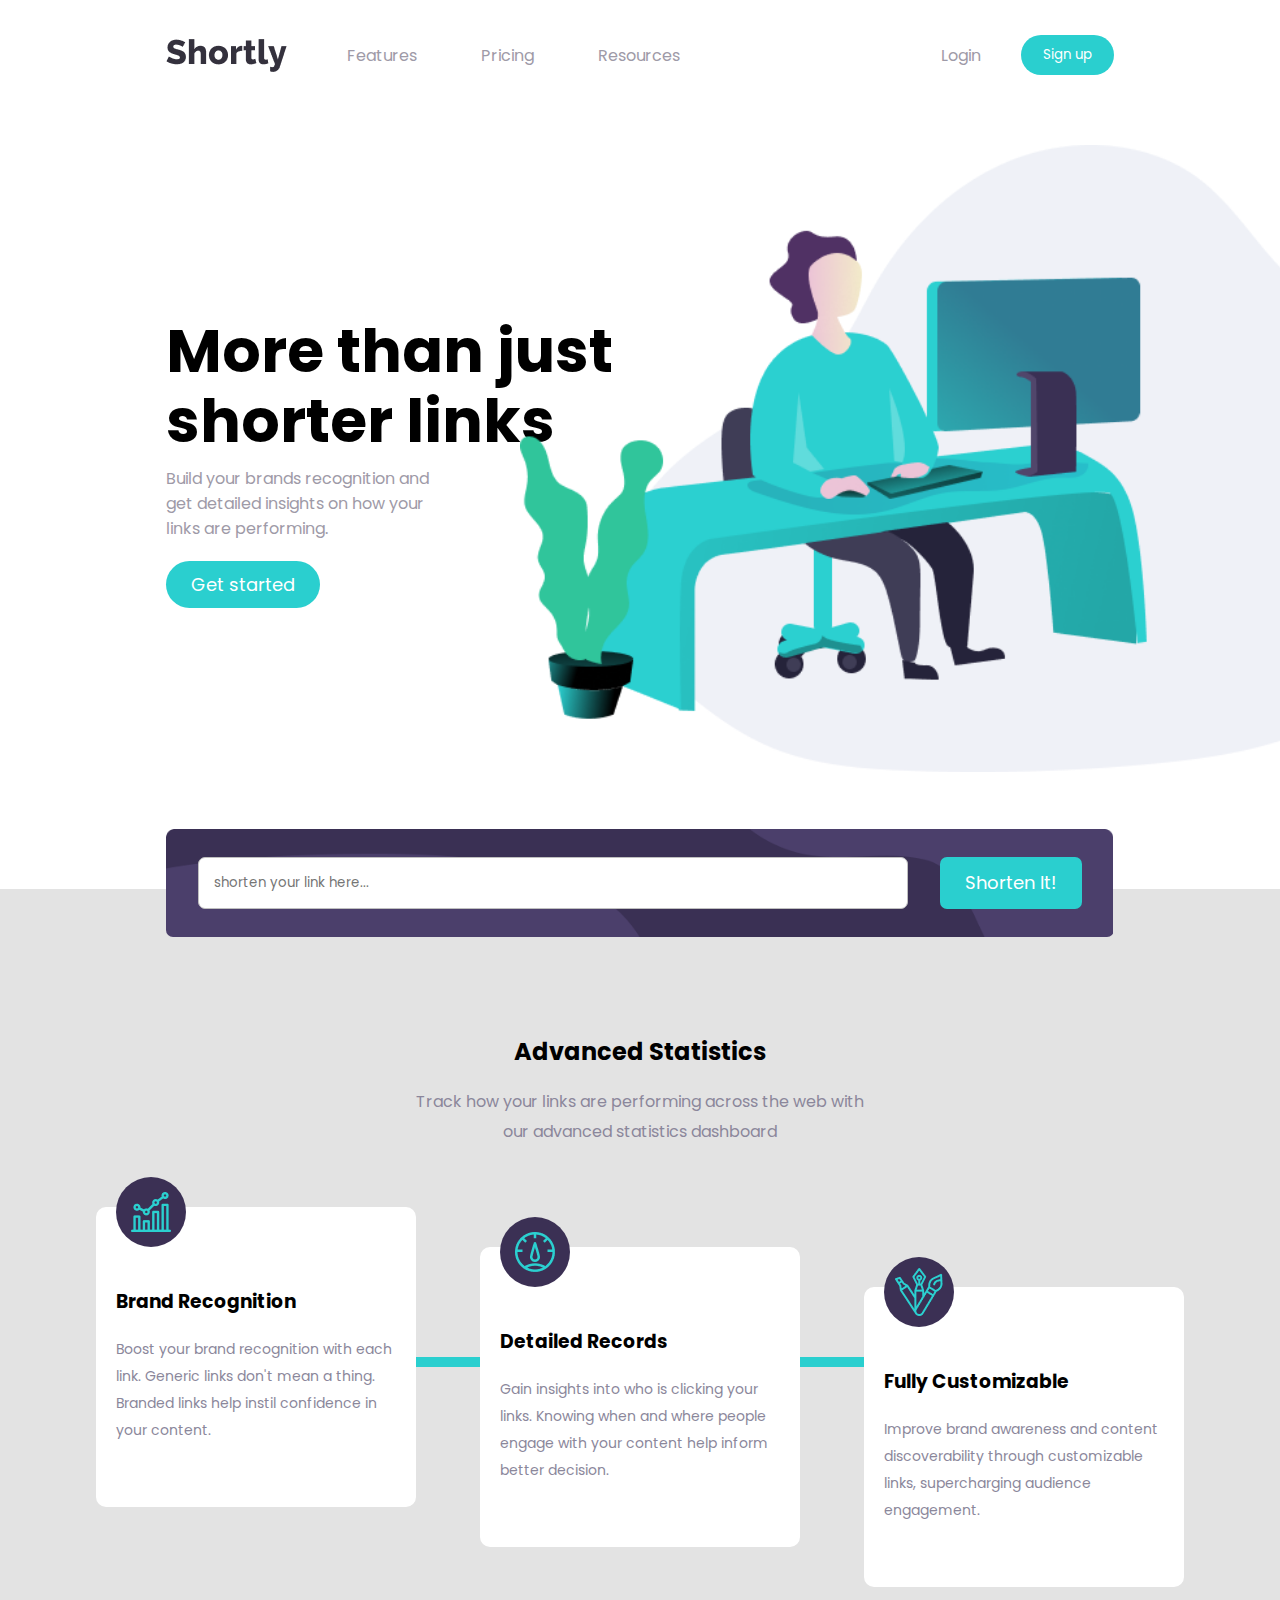
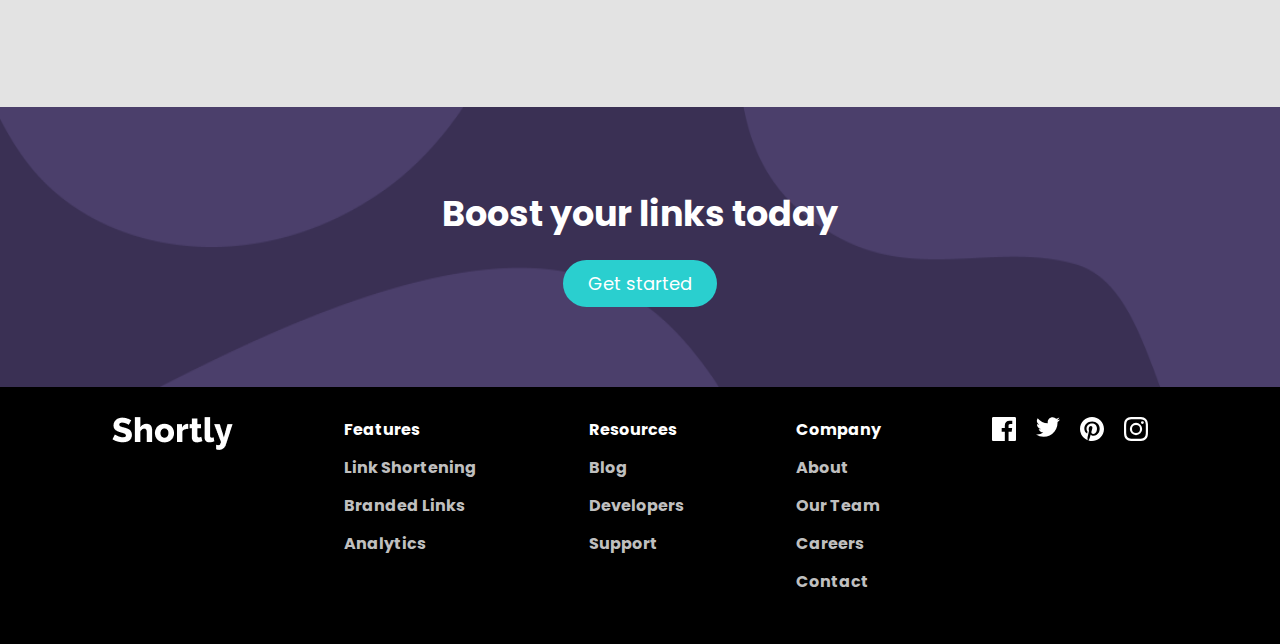
==== index.html @ 10121a7a "updates" ====
<!DOCTYPE html>
<html lang="en">
  <head>
    <meta charset="UTF-8" />
    <meta name="viewport" content="width=device-width, initial-scale=1.0" />
    <!-- displays site properly based on user's device -->

    <link
      rel="icon"
      type="images/png"
      sizes="32x32"
      href="../images/favicon-32x32.png"
    />

    <link rel="stylesheet" href="./src/styles.css" />
    <link rel="preconnect" href="https://fonts.googleapis.com" />
    <link rel="preconnect" href="https://fonts.gstatic.com" crossorigin />
    <link
      href="https://fonts.googleapis.com/css2?family=Poppins:wght@500;700&display=swap"
      rel="stylesheet"
    />
    <title>Frontend Mentor | Shortly URL shortening API Challenge</title>

    <!-- Feel free to remove these styles or customise in your own stylesheet 👍 -->
    <style>
      .attribution {
        font-size: 11px;
        text-align: center;
      }
      .attribution a {
        color: hsl(228, 45%, 44%);
      }
    </style>
  </head>
  <body>
    <div class="main-div">
      <!-- Nav bar -->
      <nav>
        <div class="logo-list">
          <img src="./images/Shortly.png" alt="Shortly_logo" />
          <ul class="page-links">
            <li><a href="#">Features</a></li>
            <li><a href="#">Pricing</a></li>
            <li><a href="#">Resources</a></li>
          </ul>
        </div>
        <div class="sign-up">
          <a href="#">Login</a>
          <button type="button" title="sign up">Sign up</button>
        </div>
      </nav>

      <main>
        <!-- Intro section Hero section -->
        <section class="hero-section">
          <div class="write-up">
            <h1>More than just shorter links</h1>
            <p>
              Build your brands recognition and get detailed insights on how
              your links are performing.
            </p>
            <button type="button" title="get started">Get started</button>
          </div>
          <div>
            <img
              src="./images/working_with_computer.png"
              alt="working_with_computer"
              class="desk-guy"
            />
          </div>
        </section>

        <!-- Shorten link section -->
        <section class="shorten-link">
          <div class="url-input">
            <form action="#" class="input-form">
              <input
                type="url"
                placeholder="shorten your link here..."
                class="input"
              />
              <input type="submit" value="Shorten It!" class="submit" />
            </form>
          </div>

          <!-- Advanced statistics section -->
          <div class="stats">
            <!-- Use javaScript to add the links that have being shortened here -->
            <div></div>

            <div class="stats-write-up">
              <h2>Advanced Statistics</h2>
              <p>
                Track how your links are performing across the web with our
                advanced statistics dashboard
              </p>
            </div>

            <hr />

            <div class="Cards-container">
              <!-- display card for brand recognition -->
              <article class="tag-cards">
                <div class="article-image">
                  <img
                    src="./images/Brand_recognition.png"
                    alt="Brand_recognition"
                  />
                </div>
                <h3>Brand Recognition</h3>
                <p>
                  Boost your brand recognition with each link. Generic links
                  don't mean a thing. Branded links help instil confidence in
                  your content.
                </p>
              </article>

              <!-- display card for detailed records -->
              <article class="tag-cards card2">
                <div class="article-image">
                  <img
                    src="./images/detailed_records.png"
                    alt="detailed_records"
                  />
                </div>

                <h3>Detailed Records</h3>
                <p>
                  Gain insights into who is clicking your links. Knowing when
                  and where people engage with your content help inform better
                  decision.
                </p>
              </article>

              <!-- display card for fully customizable -->
              <article class="tag-cards card3">
                <div class="article-image">
                  <img
                    src="./images/fully_customizable.png"
                    alt="fully_customizable"
                  />
                </div>

                <h3>Fully Customizable</h3>
                <p>
                  Improve brand awareness and content discoverability through
                  customizable links, supercharging audience engagement.
                </p>
              </article>
            </div>
          </div>
        </section>
      </main>

      <!-- footer from boost links -->
      <footer>
        <div class="first-footer">
          <h2>Boost your links today</h2>
          <button type="button" title="get started">Get started</button>
        </div>

        <!-- Second part of the footer -->
        <div class="second-footer">
          <!-- Sites Logo (shortly) -->
          <div>
            <img src="./images/Shortly_white.png" alt="Shortly_logo" />
          </div>
          <div class="footer-features">
            <a href="#">Features</a>
            <ul>
              <a href="#"><li>Link Shortening</li></a>
              <a href="#"><li>Branded Links</li></a>
              <a href="#"><li>Analytics</li></a>
            </ul>
          </div>
          <div class="footer-features">
            <a href="#">Resources</a>
            <ul>
              <a href="#"><li>Blog</li></a>
              <a href="#"><li>Developers</li></a>
              <a href="#"><li>Support</li></a>
            </ul>
          </div>
          <div class="footer-features">
            <a href="#">Company</a>
            <ul>
              <a href="#"><li>About</li></a>
              <a href="#"><li>Our Team</li></a>
              <a href="#"><li>Careers</li></a>
              <a href="#"><li>Contact</li></a>
            </ul>
          </div>

          <!-- Social media links -->
          <div>
            <ul class="social-media-links">
              <!-- Facebook -->
              <a href="#">
                <li>
                  <svg
                    xmlns="http://www.w3.org/2000/svg"
                    width="24"
                    height="24"
                  >
                    <path
                      fill="#FFF"
                      d="M22.675 0H1.325C.593 0 0 .593 0 1.325v21.351C0 23.407.593 24 1.325 24H12.82v-9.294H9.692v-3.622h3.128V8.413c0-3.1 1.893-4.788 4.659-4.788 1.325 0 2.463.099 2.795.143v3.24l-1.918.001c-1.504 0-1.795.715-1.795 1.763v2.313h3.587l-.467 3.622h-3.12V24h6.116c.73 0 1.323-.593 1.323-1.325V1.325C24 .593 23.407 0 22.675 0z"
                    />
                  </svg>
                </li>
              </a>

              <!-- Twitter -->
              <a href="#">
                <li>
                  <svg
                    xmlns="http://www.w3.org/2000/svg"
                    width="24"
                    height="20"
                  >
                    <path
                      fill="#FFF"
                      d="M24 2.557a9.83 9.83 0 01-2.828.775A4.932 4.932 0 0023.337.608a9.864 9.864 0 01-3.127 1.195A4.916 4.916 0 0016.616.248c-3.179 0-5.515 2.966-4.797 6.045A13.978 13.978 0 011.671 1.149a4.93 4.93 0 001.523 6.574 4.903 4.903 0 01-2.229-.616c-.054 2.281 1.581 4.415 3.949 4.89a4.935 4.935 0 01-2.224.084 4.928 4.928 0 004.6 3.419A9.9 9.9 0 010 17.54a13.94 13.94 0 007.548 2.212c9.142 0 14.307-7.721 13.995-14.646A10.025 10.025 0 0024 2.557z"
                    />
                  </svg>
                </li>
              </a>

              <!-- Pinterest -->
              <a href="#">
                <li>
                  <svg
                    xmlns="http://www.w3.org/2000/svg"
                    width="24"
                    height="24"
                  >
                    <path
                      fill="#FFF"
                      d="M12 0C5.373 0 0 5.372 0 12c0 5.084 3.163 9.426 7.627 11.174-.105-.949-.2-2.405.042-3.441.218-.937 1.407-5.965 1.407-5.965s-.359-.719-.359-1.782c0-1.668.967-2.914 2.171-2.914 1.023 0 1.518.769 1.518 1.69 0 1.029-.655 2.568-.994 3.995-.283 1.194.599 2.169 1.777 2.169 2.133 0 3.772-2.249 3.772-5.495 0-2.873-2.064-4.882-5.012-4.882-3.414 0-5.418 2.561-5.418 5.207 0 1.031.397 2.138.893 2.738a.36.36 0 01.083.345l-.333 1.36c-.053.22-.174.267-.402.161-1.499-.698-2.436-2.889-2.436-4.649 0-3.785 2.75-7.262 7.929-7.262 4.163 0 7.398 2.967 7.398 6.931 0 4.136-2.607 7.464-6.227 7.464-1.216 0-2.359-.631-2.75-1.378l-.748 2.853c-.271 1.043-1.002 2.35-1.492 3.146C9.57 23.812 10.763 24 12 24c6.627 0 12-5.373 12-12 0-6.628-5.373-12-12-12z"
                    />
                  </svg>
                </li>
              </a>

              <!-- Instagram -->
              <a href="#">
                <li>
                  <svg
                    xmlns="http://www.w3.org/2000/svg"
                    width="24"
                    height="24"
                  >
                    <path
                      fill="#FFF"
                      d="M12 2.163c3.204 0 3.584.012 4.85.07 3.252.148 4.771 1.691 4.919 4.919.058 1.265.069 1.645.069 4.849 0 3.205-.012 3.584-.069 4.849-.149 3.225-1.664 4.771-4.919 4.919-1.266.058-1.644.07-4.85.07-3.204 0-3.584-.012-4.849-.07-3.26-.149-4.771-1.699-4.919-4.92-.058-1.265-.07-1.644-.07-4.849 0-3.204.013-3.583.07-4.849.149-3.227 1.664-4.771 4.919-4.919 1.266-.057 1.645-.069 4.849-.069zM12 0C8.741 0 8.333.014 7.053.072 2.695.272.273 2.69.073 7.052.014 8.333 0 8.741 0 12c0 3.259.014 3.668.072 4.948.2 4.358 2.618 6.78 6.98 6.98C8.333 23.986 8.741 24 12 24c3.259 0 3.668-.014 4.948-.072 4.354-.2 6.782-2.618 6.979-6.98.059-1.28.073-1.689.073-4.948 0-3.259-.014-3.667-.072-4.947-.196-4.354-2.617-6.78-6.979-6.98C15.668.014 15.259 0 12 0zm0 5.838a6.162 6.162 0 100 12.324 6.162 6.162 0 000-12.324zM12 16a4 4 0 110-8 4 4 0 010 8zm6.406-11.845a1.44 1.44 0 100 2.881 1.44 1.44 0 000-2.881z"
                    />
                  </svg>
                </li>
              </a>
            </ul>
          </div>
        </div>
      </footer>
    </div>
    <script src="src/script.js"></script>
  </body>
</html>
---- src/styles.css ----
* {
  margin: 0;
  padding: 0;
  box-sizing: border-box;
  font-family: "Poppins", sans-serif;
}
:root {
  --Cyan: hsl(180, 66%, 49%);
  --Cyanhover: hsl(180, 75%, 60%);
  --DarkViolet: hsl(257, 27%, 26%);
  --Red: hsl(0, 87%, 67%);
  --Gray: hsl(0, 0%, 75%);
  --GrayishViolet: hsl(257, 7%, 63%);
  --VeryDarkBlue: hsl(255, 11%, 22%);
  --VeryDarkViolet: hsl(260, 8%, 14%);
}
/* Nav bar styles */
nav {
  display: flex;
  justify-content: space-between;
  margin-top: 35px;
  padding-left: 13%;
  padding-right: 13%;
}
.logo-list {
  display: flex;
  justify-content: center;
  align-items: center;
}
.logo-list li a {
  margin-left: 30px;
  color: var(--GrayishViolet);
  text-decoration: none;
  transition: 0.5s;
}

.logo-list li {
  display: inline;
  margin-left: 30px;
}
.page-links li a:hover,
.sign-up a:hover {
  color: black;
}
.sign-up {
  display: flex;
  justify-content: center;
  align-items: center;
}
.sign-up a {
  margin-right: 40px;
  text-decoration: none;
  color: var(--GrayishViolet);
  transition: color 0.5s;
}
.sign-up button {
  padding: 10px 22px 10px 22px;
  border: none;
  border-radius: 20px;
  background-color: var(--Cyan);
  color: white;
  transition: 0.5s;
  transition-timing-function: ease-in-out;
}

/* Main section styles */
main {
  margin-top: 70px;
}
.write-up {
  align-self: center;
  margin-left: 13%;
  width: 35%;
}
.write-up h1 {
  font-weight: bolder;
  font-size: 60px;
  line-height: 70px;
  margin-bottom: 10px;
}
.write-up p {
  color: var(--GrayishViolet);
  margin-bottom: 20px;
  font-size: 16px;
  width: 65%;
}
.write-up button,
.first-footer button {
  padding: 10px 25px 10px 25px;
  border: none;
  border-radius: 25px;
  font-size: 18px;
  background-color: var(--Cyan);
  color: white;
  transition: 0.5s;
  transition-timing-function: ease-in-out;
}
.write-up button:hover,
.first-footer button:hover,
.submit:hover,
.sign-up button:hover {
  background-color: var(--Cyanhover);
  cursor: pointer;
}
.hero-section {
  display: flex;
  justify-content: space-between;
  margin-bottom: 110px;
}
.desk-guy {
  width: 130%;
  position: relative;
  right: 150px;
}
.shorten-link {
  background-color: #e3e3e3;
  display: flex;
  flex-direction: column;
  justify-content: center;
  align-items: center;
}
.url-input {
  background-image: url(../images/background2.png);
  background-repeat: no-repeat;
  background-size: 100%;
  padding-top: 2.2%;
  padding-bottom: 2.2%;
  width: 74%;
  margin-top: -60px;
  border-radius: 7px;
  display: flex;
  justify-content: center;
  align-items: center;
  position: relative;
}
.input-form {
  width: 100%;
  display: flex;
  flex-direction: row;
  justify-content: space-evenly;
}
.input {
  width: 75%;
  padding: 15px 0px 15px 0px;
  border: 1px solid var(--Gray);
  outline: none;
  border-radius: 7px;
  text-indent: 15px;
}
.input:focus {
  outline: none;
  border: 1px solid var(--Cyan);
}
.submit {
  background-color: var(--Cyan);
  border: none;
  padding: 10px 25px 10px 25px;
  border-radius: 7px;
  color: white;
  font-size: 18px;
  transition: 0.5s;
  width: 15%;
}
.stats {
  display: flex;
  flex-direction: column;
  margin-top: 100px;
  width: 100%;
  padding-bottom: 70px;
}
.stats-write-up {
  text-align: center;
  width: 450px;
  line-height: 30px;
  align-self: center;
}
.stats-write-up h2 {
  font-weight: 700;
  padding-bottom: 20px;
}
.stats-write-up p {
  color: hsl(252, 9%, 57%);
}
.Cards-container {
  display: flex;
  justify-content: space-evenly;
  margin-top: 50px;
  margin-bottom: 50px;
  padding-left: 2.5%;
  padding-right: 2.5%;
}
.tag-cards {
  width: 320px;
  padding: 40px 20px 30px 20px;
  background-color: white;
  border-radius: 10px;
  height: 300px;
  z-index: 1;
}
.tag-cards h3 {
  margin-bottom: 20px;
}
.tag-cards p {
  color: hsl(252, 9%, 57%);
  font-size: 14px;
  line-height: 27px;
}
.card2 {
  margin-top: 40px;
}
.card3 {
  margin-top: 80px;
}
hr {
  height: 10px;
  width: 40%;
  margin: auto;
  position: relative;
  top: 210px;
  border: none;
  background-color: var(--Cyan);
}
.article-image {
  background-color: var(--DarkViolet);
  margin-top: -70px;
  margin-bottom: 40px;
  width: 70px;
  height: 70px;
  border-radius: 50%;
  display: flex;
  justify-content: center;
  align-items: center;
}

/* Footer styles */
.first-footer {
  background-image: url(../images/background.png);
  background-repeat: no-repeat;
  background-size: 100% 100%;
  padding: 80px;
  display: flex;
  justify-content: center;
  align-items: center;
  flex-direction: column;
}
.first-footer h2 {
  color: white;
  font-size: 35px;
  margin-bottom: 20px;
}
.second-footer {
  background-color: black;
  color: white;
  display: flex;
  justify-content: space-evenly;
  padding-top: 30px;
  padding-bottom: 50px;
}
.footer-features a {
  margin-bottom: 20px;
  font-weight: 700;
  text-decoration: none;
  color: #fff;
  transition: 0.5s;
}
.footer-features ul li {
  list-style: none;
  color: var(--Gray);
  margin-top: 13px;
  transition: 0.5s;
}
.footer-features ul li:hover,
.footer-features a:hover {
  color: var(--Cyan);
}
.social-media-links {
  display: flex;
}
.social-media-links li {
  list-style: none;
  margin-right: 20px;
}
.social-media-links li svg :hover {
  fill: var(--Cyan);
}
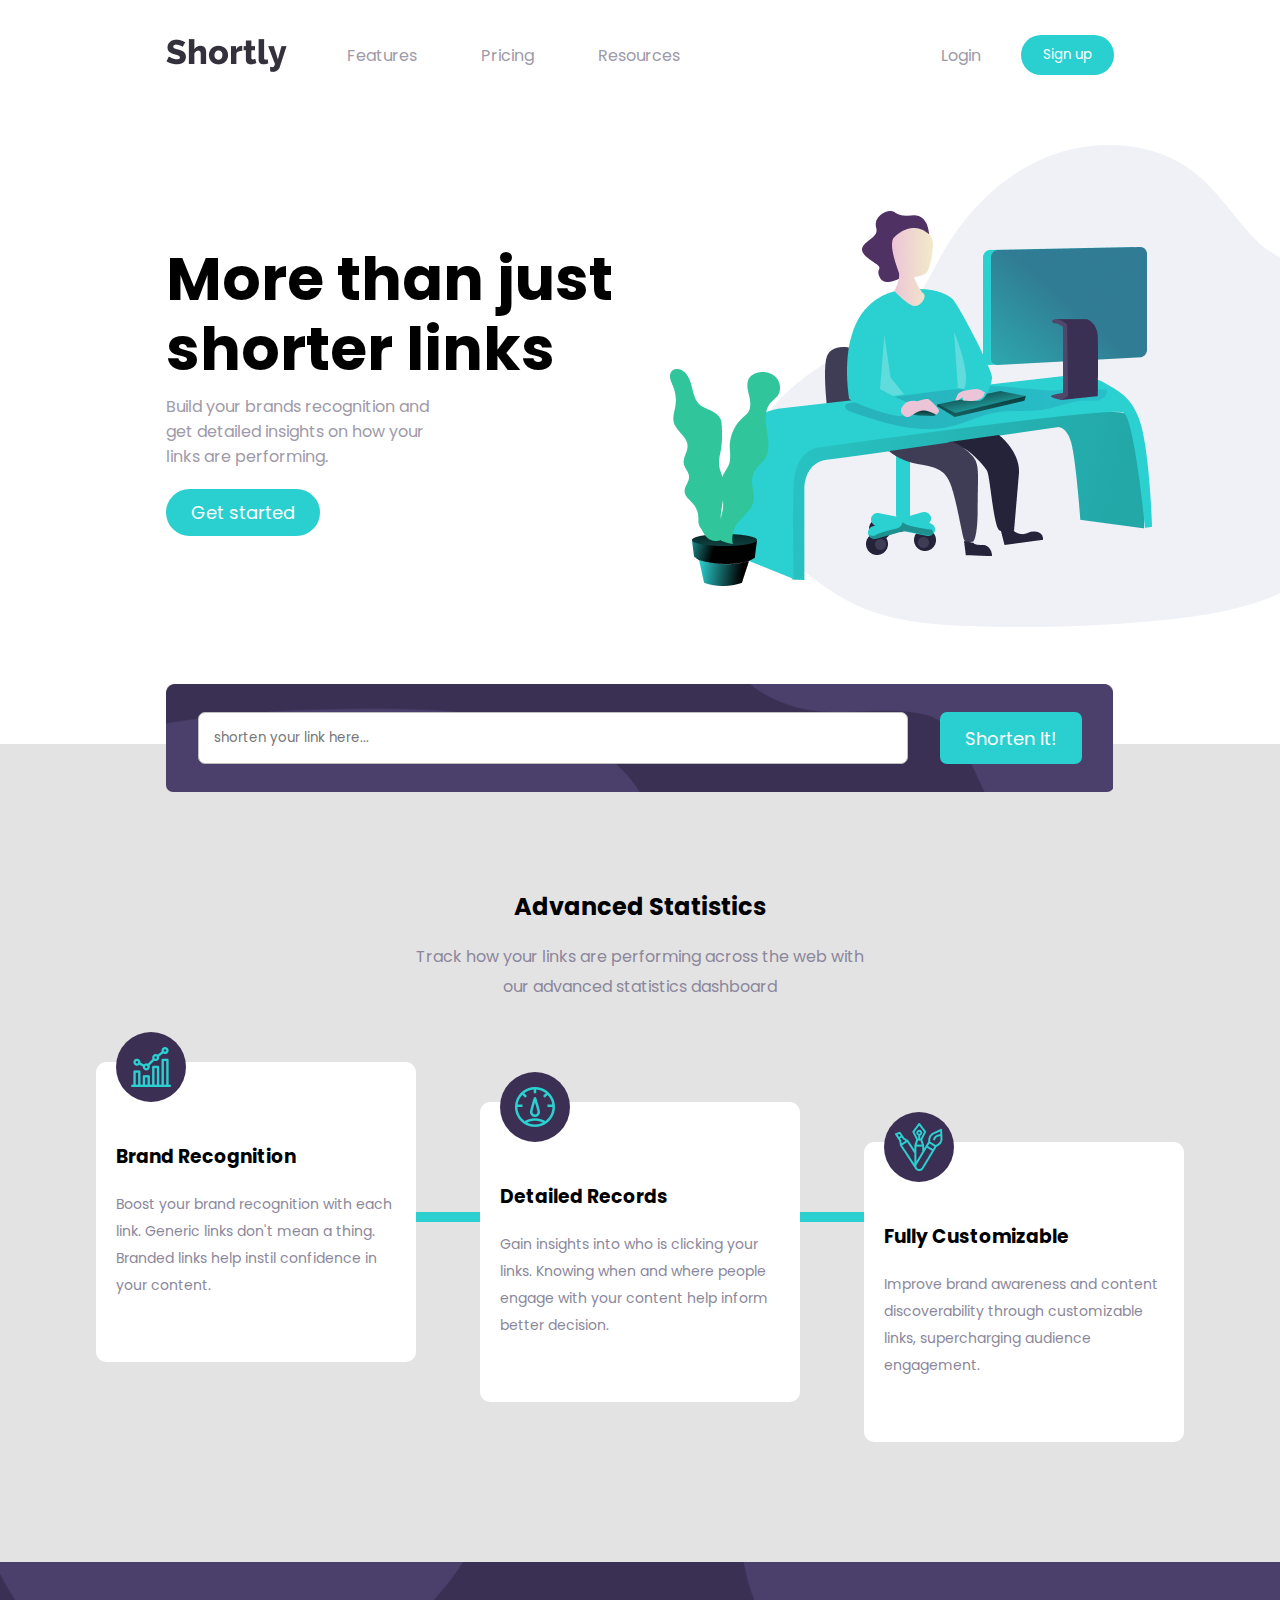
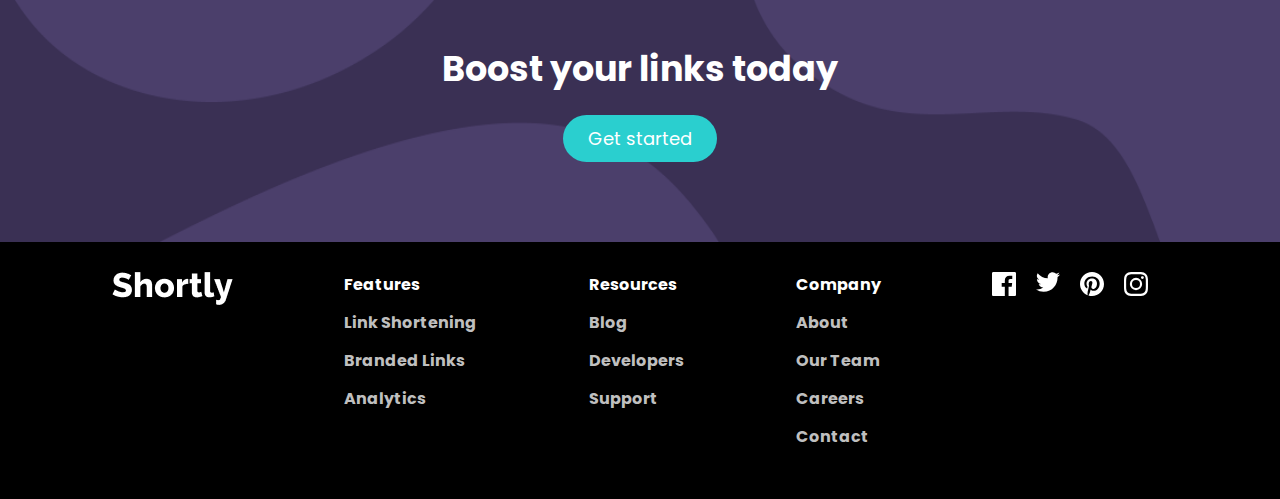
==== commit 9eb0bddf: "full screen desktop" ====
--- a/index.html
+++ b/index.html
@@ -35,20 +35,22 @@
   <body>
     <div class="main-div">
       <!-- Nav bar -->
-      <nav>
-        <div class="logo-list">
-          <img src="./images/Shortly.png" alt="Shortly_logo" />
-          <ul class="page-links">
-            <li><a href="#">Features</a></li>
-            <li><a href="#">Pricing</a></li>
-            <li><a href="#">Resources</a></li>
-          </ul>
-        </div>
-        <div class="sign-up">
-          <a href="#">Login</a>
-          <button type="button" title="sign up">Sign up</button>
-        </div>
-      </nav>
+      <header>
+        <nav>
+          <div class="logo-list">
+            <img src="./images/Shortly.png" alt="Shortly_logo" />
+            <ul class="page-links">
+              <li><a href="#">Features</a></li>
+              <li><a href="#">Pricing</a></li>
+              <li><a href="#">Resources</a></li>
+            </ul>
+          </div>
+          <div class="sign-up">
+            <a href="#">Login</a>
+            <button type="button" title="sign up">Sign up</button>
+          </div>
+        </nav>
+      </header>
 
       <main>
         <!-- Intro section Hero section -->
@@ -61,12 +63,8 @@
             </p>
             <button type="button" title="get started">Get started</button>
           </div>
-          <div>
-            <img
-              src="./images/working_with_computer.png"
-              alt="working_with_computer"
-              class="desk-guy"
-            />
+          <div class="desk-guy">
+            <img src="images/working_with_computer.png" alt="" />
           </div>
         </section>
 
--- a/src/styles.css
+++ b/src/styles.css
@@ -107,11 +107,6 @@
   justify-content: space-between;
   margin-bottom: 110px;
 }
-.desk-guy {
-  width: 130%;
-  position: relative;
-  right: 150px;
-}
 .shorten-link {
   background-color: #e3e3e3;
   display: flex;
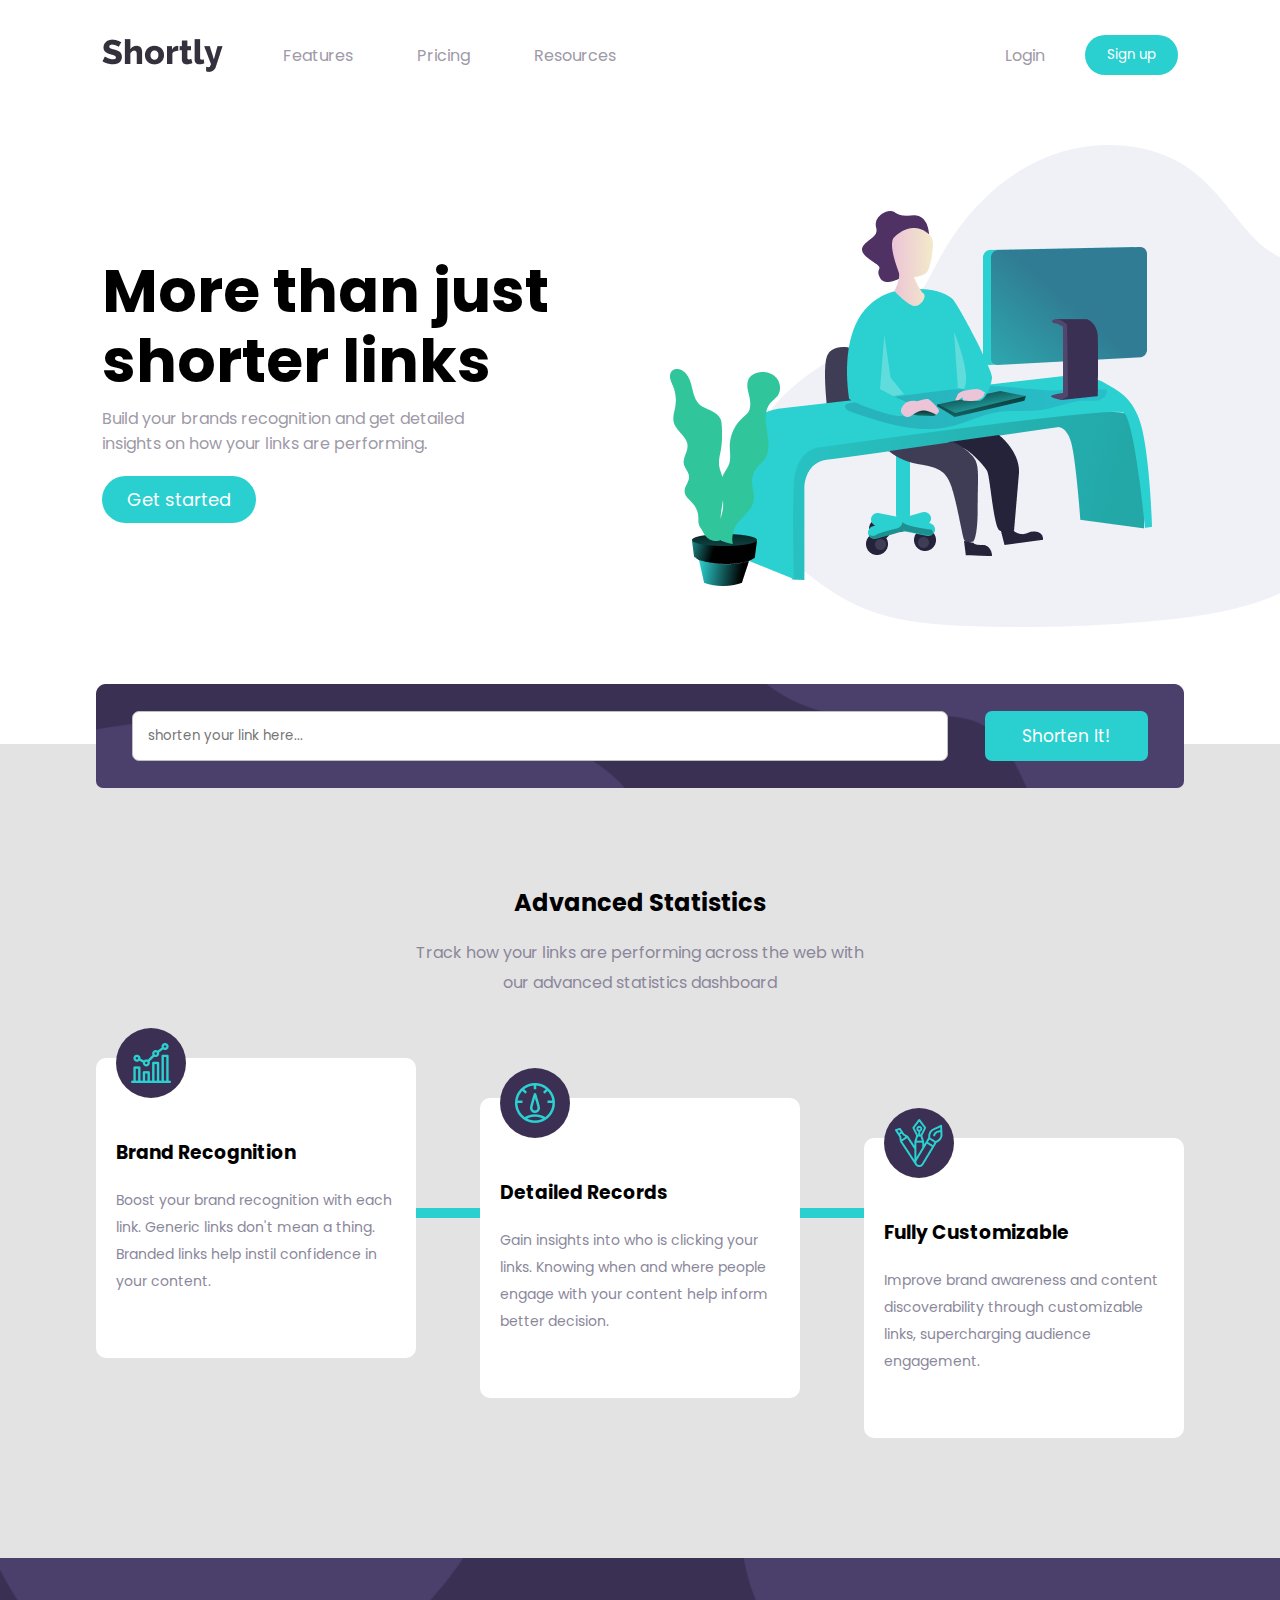
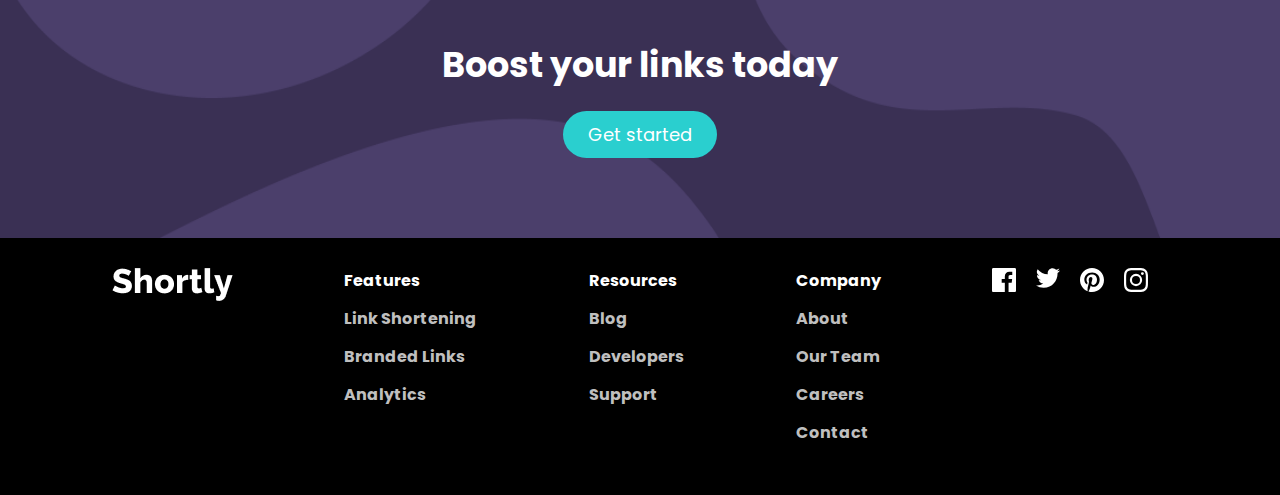
==== commit 04239581: "smaller laptop screen size media querry" ====
--- a/index.html
+++ b/index.html
@@ -64,27 +64,27 @@
             <button type="button" title="get started">Get started</button>
           </div>
           <div class="desk-guy">
-            <img src="images/working_with_computer.png" alt="" />
+            <img src="images/working_with_computer.png" alt="woking man" />
           </div>
         </section>
 
         <!-- Shorten link section -->
         <section class="shorten-link">
           <div class="url-input">
-            <form action="#" class="input-form">
+            <form class="input-form">
               <input
-                type="url"
+                type="text"
                 placeholder="shorten your link here..."
                 class="input"
               />
-              <input type="submit" value="Shorten It!" class="submit" />
+              <button type="submit" class="submit">Shorten It!</button>
             </form>
           </div>
 
           <!-- Advanced statistics section -->
           <div class="stats">
             <!-- Use javaScript to add the links that have being shortened here -->
-            <div></div>
+            <div class="links_shortened"></div>
 
             <div class="stats-write-up">
               <h2>Advanced Statistics</h2>
--- a/src/styles.css
+++ b/src/styles.css
@@ -278,3 +278,30 @@
 .social-media-links li svg :hover {
   fill: var(--Cyan);
 }
+@media screen and (max-width: 1282px) {
+  nav {
+    padding-left: 8%;
+    padding-right: 8%;
+  }
+  .write-up {
+    margin-left: 8%;
+  }
+  .write-up p {
+    width: 90%;
+  }
+
+  .url-input {
+    padding-top: 2.1%;
+    padding-bottom: 2.1%;
+    width: 85%;
+  }
+
+  .input {
+    padding: 11px 0px 11px 0px;
+  }
+
+  .submit {
+    padding: 12px 25px 12px 25px;
+    font-size: 17px;
+  }
+}
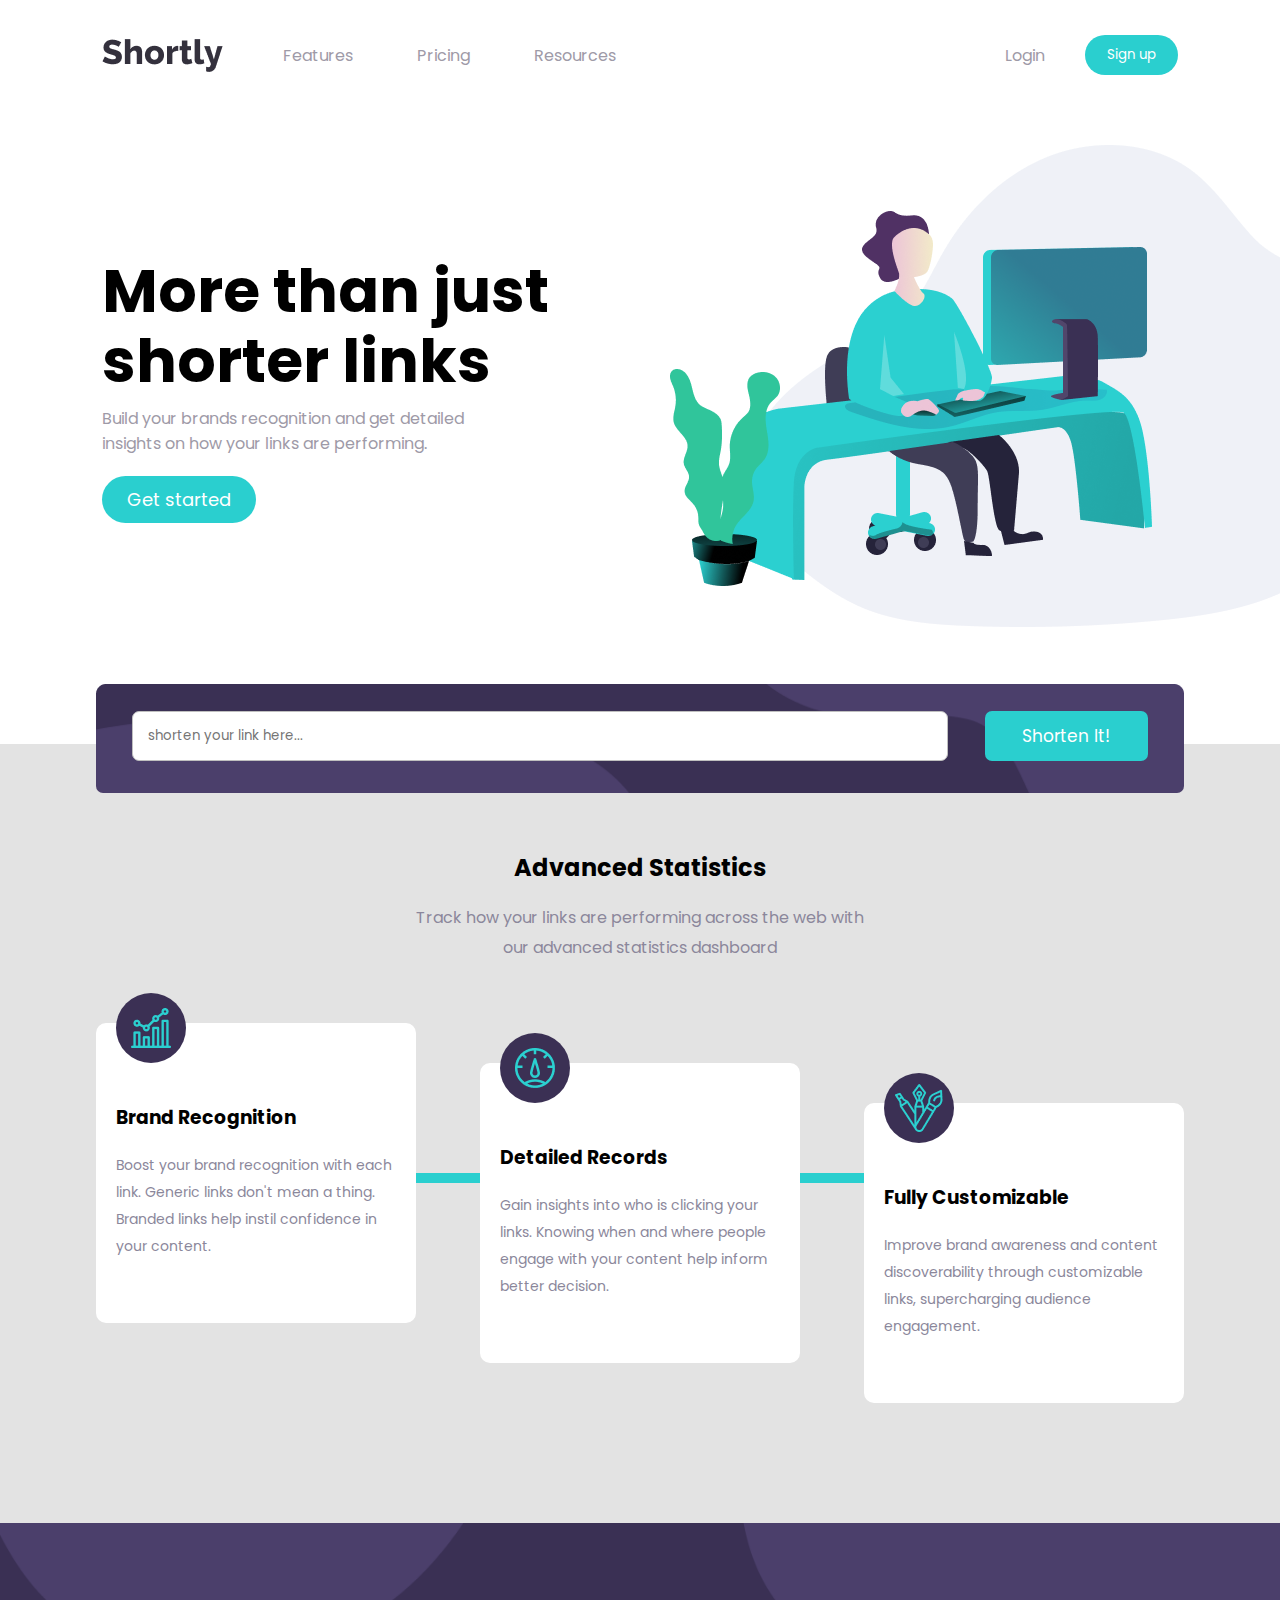
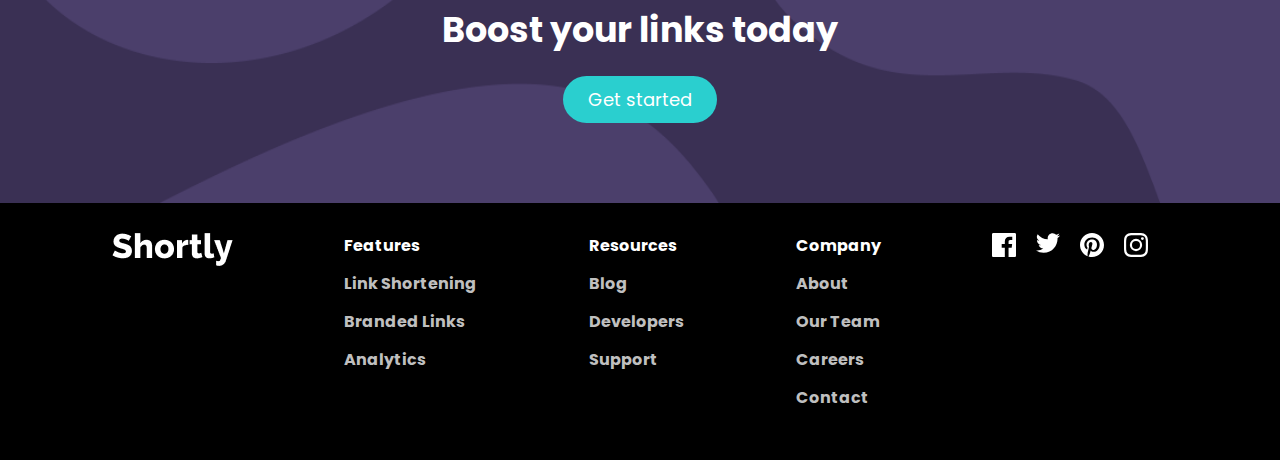
==== commit 9e0c3061: "form validation" ====
--- a/index.html
+++ b/index.html
@@ -79,6 +79,9 @@
               />
               <button type="submit" class="submit">Shorten It!</button>
             </form>
+            <div class="wrongUrlContainer">
+              <small id="wrong_url"></small>
+            </div>
           </div>
 
           <!-- Advanced statistics section -->
--- a/src/styles.css
+++ b/src/styles.css
@@ -114,6 +114,17 @@
   justify-content: center;
   align-items: center;
 }
+.links_shortened {
+  display: flex;
+  justify-content: center;
+  align-items: center;
+  margin-bottom: 30px;
+  flex-direction: column;
+}
+.wrongUrlContainer {
+  width: 93%;
+  padding-top: 5px;
+}
 .url-input {
   background-image: url(../images/background2.png);
   background-repeat: no-repeat;
@@ -124,6 +135,7 @@
   margin-top: -60px;
   border-radius: 7px;
   display: flex;
+  flex-direction: column;
   justify-content: center;
   align-items: center;
   position: relative;
@@ -159,7 +171,8 @@
 .stats {
   display: flex;
   flex-direction: column;
-  margin-top: 100px;
+  justify-content: center;
+  margin-top: 30px;
   width: 100%;
   padding-bottom: 70px;
 }
@@ -305,3 +318,17 @@
     font-size: 17px;
   }
 }
+@media screen and (max-width: 1266px) {
+  .write-up {
+    margin-left: 8%;
+    width: 37%;
+  }
+  .tag-cards {
+    width: 310px;
+  }
+}
+@media screen and (max-width: 1220px) {
+  .tag-cards {
+    width: 300px;
+  }
+}
